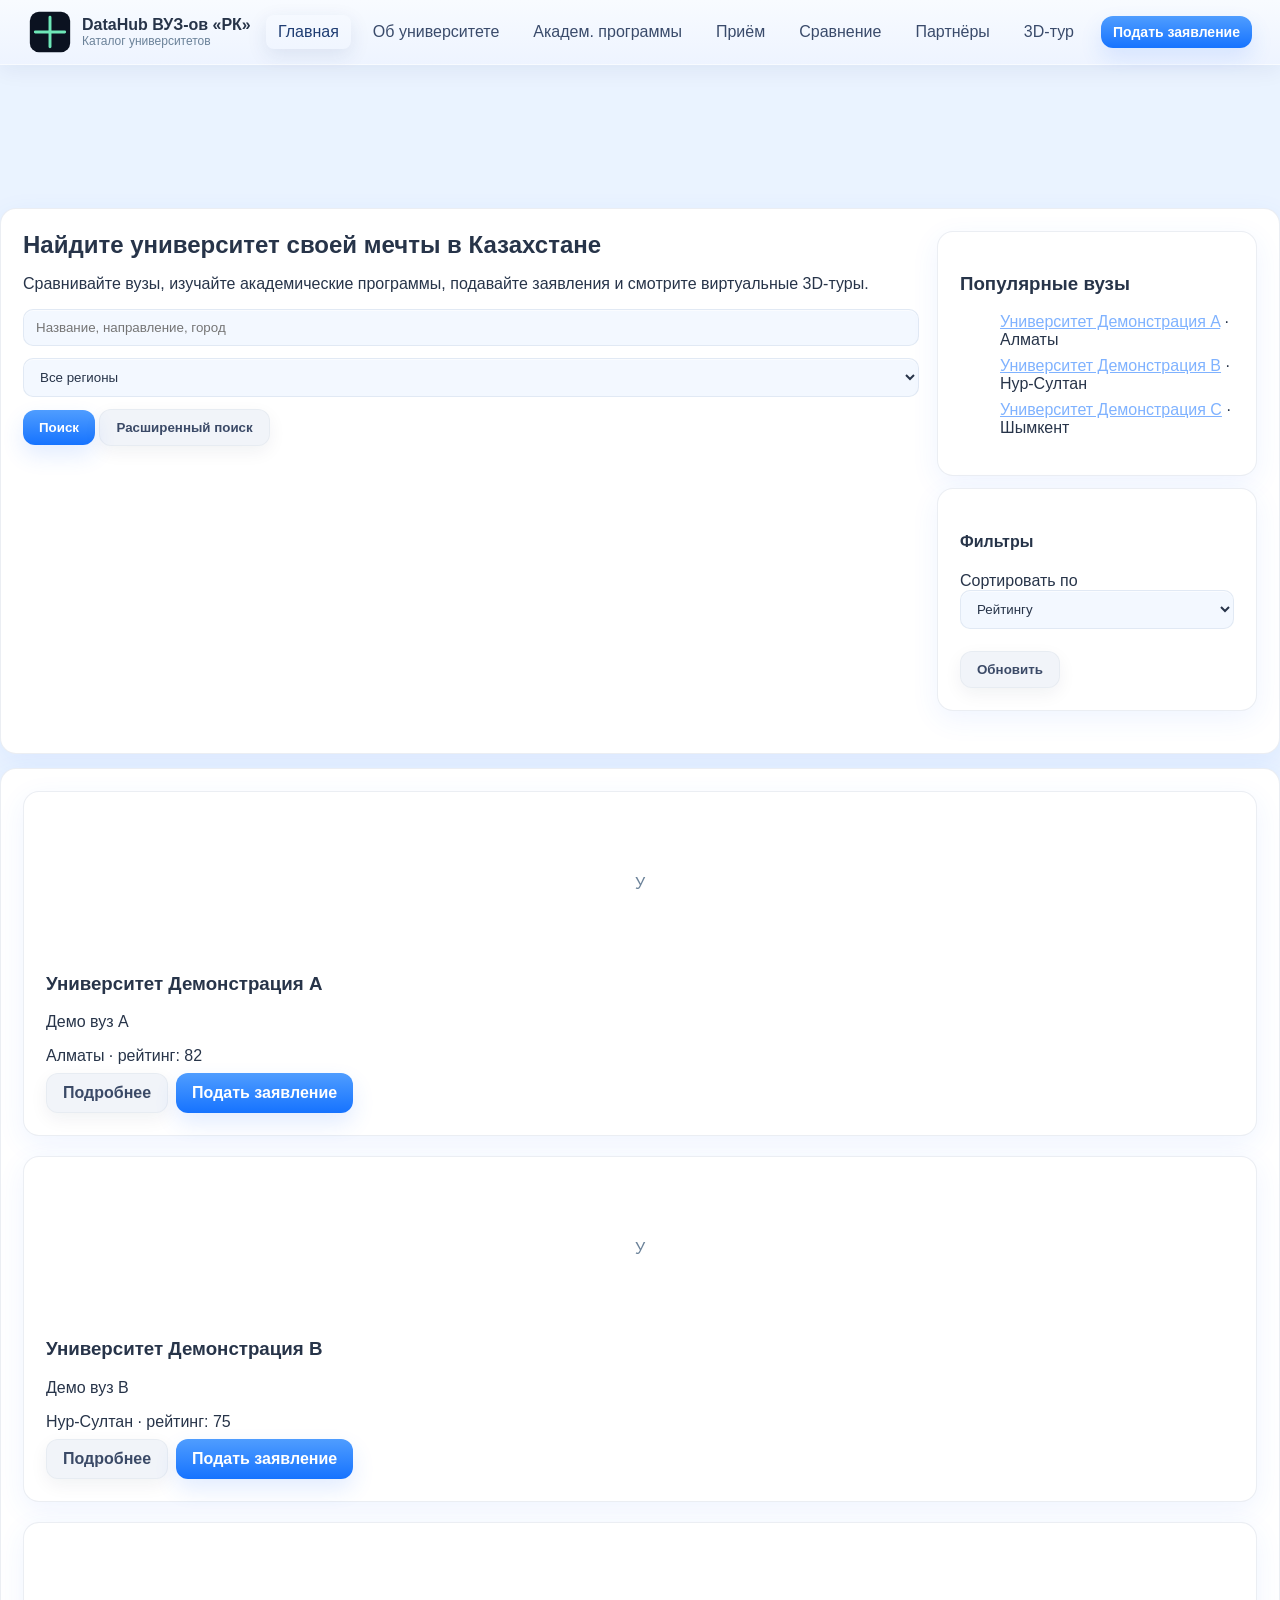
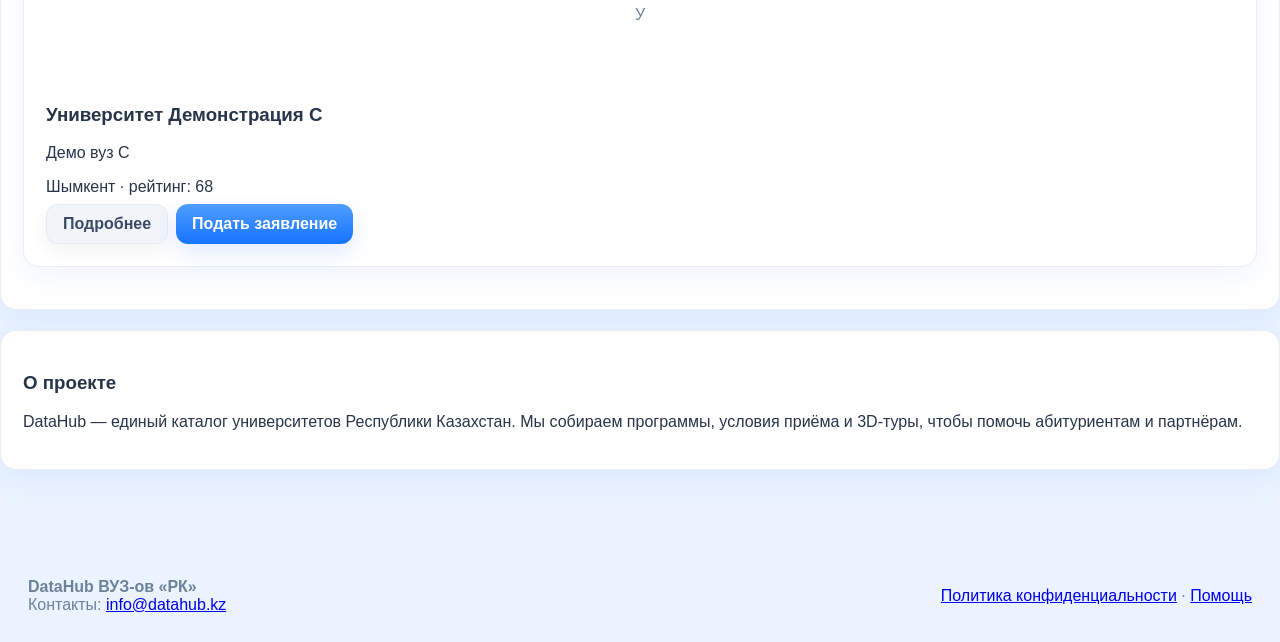
==== frontend/index.html @ 4a8e6406 "first" ====
<!doctype html>
<html lang="ru">
<head>
  <meta charset="utf-8" />
  <meta name="viewport" content="width=device-width,initial-scale=1" />
  <title>DataHub ВУЗ-ов «РК» — Каталог вузов</title>

  <!-- основной CSS проекта -->
  <link rel="stylesheet" href="assets/css/styles.css">

  <style>
    /* --- гарантия что только одна шапка и она фиксирована --- */
    .site-header {
      position: fixed;
      inset: 0 0 auto 0;
      top: 0;
      left: 0;
      right: 0;
      z-index: 9999;            /* максимум, чтобы не перекрывался контент */
      border-bottom: 1px solid rgba(255,255,255,0.02);
      background: linear-gradient(180deg, rgba(2,6,23,0.98), rgba(2,6,23,0.9));
      padding: 10px 0;
      box-shadow: 0 6px 20px rgba(2,6,23,0.45);
    }

    .header-inner {
      max-width: var(--max-width);
      margin: 0 auto;
      padding: 0 var(--container-pad);
      display:flex;
      gap:12px;
      align-items:center;
      justify-content:space-between;
    }

    /* навигация */
    .main-nav { display:flex; gap:10px; align-items:center; }
    .main-nav .nav-link { color:var(--muted); text-decoration:none; padding:8px 12px; border-radius:8px; }
    .main-nav .nav-link.active { color:var(--text); background: rgba(255,255,255,0.02); }

    /* мобильный бургер */
    .burger { display:none; width:44px; height:44px; align-items:center; justify-content:center; border-radius:8px; cursor:pointer; }
    .burger div { width:20px; height:2px; background:var(--text); margin:3px 0; border-radius:2px; }

    /* важный отступ — чтобы содержимое не скрывалось под фиксированной шапкой */
    main.main-content {
      padding-top: 92px; /* подогнать под реальную высоту header */
      padding-bottom: 40px;
      max-width: var(--max-width);
      margin: 0 auto;
    }

    /* если на странице появится всплывающее меню — ограничим его поведение */
    .main-nav.mobile-open {
      position: absolute;
      top: 62px;
      right: 20px;
      background: var(--surface);
      padding: 12px;
      border-radius: 10px;
      display:flex;
      flex-direction:column;
      min-width: 200px;
      box-shadow: var(--shadow);
    }

    /* thumb fix: гарантируем, что все карточки поверх main находятся ниже header */
    .card, footer, section {
      position: relative;
      z-index: 1;
    }

    /* адаптив */
    @media (max-width: 980px){
      .main-nav { display:none; }
      .burger { display:flex; }
      .header-inner { padding: 0 14px; }
      main.main-content { padding-top: 100px; }
    }
  </style>
</head>
<body>
  <!-- ========== HEADER (единственный) ========== -->
  <header class="site-header" role="banner" aria-label="Верхнее меню">
    <div class="header-inner">
      <div style="display:flex; gap:12px; align-items:center;">
        <a href="index.html" style="display:flex; gap:10px; align-items:center; text-decoration:none;">
          <svg width="44" height="44" viewBox="0 0 24 24" aria-hidden="true">
            <rect x="1" y="1" width="22" height="22" rx="5" fill="#0b1220"></rect>
            <path d="M4 12h16M12 4v16" stroke="#6ee7b7" stroke-width="1.6" stroke-linecap="round"/>
          </svg>
          <div style="line-height:1;">
            <div style="font-weight:700; color:var(--text);">DataHub ВУЗ-ов «РК»</div>
            <div style="font-size:12px; color:var(--muted); margin-top:2px;">Каталог университетов</div>
          </div>
        </a>
      </div>

      <nav class="main-nav" aria-label="Главная навигация">
        <a href="index.html" class="nav-link active">Главная</a>
        <a href="university.html" class="nav-link">Об университете</a>
        <a href="programs.html" class="nav-link">Академ. программы</a>
        <a href="admission.html" class="nav-link">Приём</a>
        <a href="compare.html" class="nav-link">Сравнение</a>
        <a href="partners.html" class="nav-link">Партнёры</a>
        <a href="tour.html" class="nav-link">3D-тур</a>
      </nav>

      <div style="display:flex; gap:10px; align-items:center;">
        <a href="admission.html" class="btn primary" style="padding:8px 12px; font-size:14px;">Подать заявление</a>
        <div class="burger" id="navBurger" title="Открыть меню" aria-hidden="false">
          <div></div><div></div><div></div>
        </div>
      </div>
    </div>
  </header>

  <!-- ========== MAIN CONTENT ========== -->
  <main class="main-content" role="main">
    <!-- HERO / SEARCH -->
    <section class="card hero" style="margin: 6px 0;">
      <div class="hero-inner" style="display:flex; gap:18px; align-items:flex-start; flex-wrap:wrap;">
        <div style="flex:1; min-width:260px;">
          <h1 style="margin:0 0 8px 0;">Найдите университет своей мечты в Казахстане</h1>
          <p class="lead">Сравнивайте вузы, изучайте академические программы, подавайте заявления и смотрите виртуальные 3D-туры.</p>

          <form id="searchForm" class="search-form" style="margin-top:14px;">
            <input id="searchQ" type="search" placeholder="Название, направление, город" aria-label="Поиск">
            <select id="filterRegion">
              <option value="">Все регионы</option>
              <option value="almaty">Алматы</option>
              <option value="nursultan">Нур-Султан</option>
            </select>
            <button type="submit" class="btn primary">Поиск</button>
            <button type="button" id="btnAdvanced" class="btn ghost">Расширенный поиск</button>
          </form>

          

        </div>

        <aside style="width:320px; min-width:240px;">
          <div class="card" style="margin-bottom:12px;">
            <h3>Популярные вузы</h3>
            <ul id="popularList">
              <li><a href="university.html?id=kznu">КазНУ им. аль-Фараби</a> · Алматы</li>
              <li><a href="university.html?id=aues">АУЭС — Университет энерго-связи</a> · Алматы</li>
              <li><a href="university.html?id=kbt u">КБТУ — Казахстанско-Британский Технический Университет</a> · Алматы</li>
              <li><a href="university.html?id=mu it">МУИТ — Международный Университет ИТ</a> · Алматы</li>
              <li><a href="university.html?id=aitu">AITU — Astana IT University</a> · Астана</li>
            </ul>

          </div>

          <div class="card">
            <h4>Фильтры</h4>
            <label class="small">Сортировать по</label>
            <select id="sortBy">
              <option value="">Рейтингу</option>
              <option value="students">По количеству студентов</option>
            </select>
            <div style="margin-top:10px;">
              <button id="btnReload" class="btn ghost">Обновить</button>
            </div>
          </div>
        </aside>
      </div>
    </section>

    <!-- LIST -->
    <section id="univList" class="card" style="margin-top:14px;">
      <h3>Список университетов</h3>
      <div id="grid" class="card-grid" style="margin-top:12px;">
        <!-- сюда рендерятся карточки -->
      </div>

      <nav id="pagination" class="pagination" style="margin-top:18px; display:flex; gap:8px; align-items:center; justify-content:center;">
        <button id="prevPage" class="btn ghost">← Назад</button>
        <span id="pageInfo" class="small">1 / 1</span>
        <button id="nextPage" class="btn ghost">Вперёд →</button>
      </nav>
    </section>

    <!-- Info block -->
    <section class="card" style="margin-top:14px;">
      <h3>О проекте</h3>
      <p class="small">DataHub — единый каталог университетов Республики Казахстан. Мы собираем программы, условия приёма и 3D-туры, чтобы помочь абитуриентам и партнёрам.</p>
    </section>
  </main>

  <!-- ========== FOOTER ========== -->
  <footer class="site-footer" style="margin-top:20px;">
    <div class="container footer-inner" style="display:flex; justify-content:space-between; align-items:center; gap:12px;">
      <div>
        <strong>DataHub ВУЗ-ов «РК»</strong><br>
        <span class="small muted-note">Контакты: <a href="mailto:info@datahub.kz">info@datahub.kz</a></span>
      </div>
      <div class="small muted-note">
        <a href="#" class="muted-note">Политика конфиденциальности</a> · <a href="#" class="muted-note">Помощь</a>
      </div>
    </div>
  </footer>

  <!-- общий скрипт (внешний) -->
  <script src="assets/js/app.js" defer></script>

  <!-- локальная логика: моб.меню, поиск, подгрузка популярных -->
  <script defer>
    document.addEventListener('DOMContentLoaded', async () => {
      const burger = document.getElementById('navBurger');
      const nav = document.querySelector('.main-nav');

      // Бургер — открывает/закрывает мобильное меню
      burger.addEventListener('click', () => {
        if (nav.classList.contains('mobile-open')) {
          nav.classList.remove('mobile-open');
          nav.style.display = '';
        } else {
          nav.classList.add('mobile-open');
          nav.style.display = 'flex';
        }
      });

      // Закрывать мобильное меню при клике вне меню
      document.addEventListener('click', (e) => {
        if (window.innerWidth <= 980) {
          if (!nav.contains(e.target) && !burger.contains(e.target)) {
            nav.classList.remove('mobile-open');
            nav.style.display = 'none';
          }
        }
      });

      // Подгружаем популярные вузы и начальный список карточек
      try {
        const list = await DataHub.fetchUniversities();
        const popular = document.getElementById('popularList');
        popular.innerHTML = '';
        list.slice(0,6).forEach(u => {
          const li = document.createElement('li');
          li.style.marginBottom = '8px';
          li.innerHTML = `<a href="university.html?id=${encodeURIComponent(u.id)}" style="color:var(--accent)">${DataHub.escapeHtml(u.name)}</a> <span class="small muted-note"> · ${DataHub.escapeHtml(u.city||'')}</span>`;
          popular.appendChild(li);
        });

        // render cards
        const container = document.getElementById('grid');
        DataHub.renderUniversityCards(container, list.slice(0, 12));
        document.getElementById('pageInfo').textContent = `1 / ${Math.max(1, Math.ceil(list.length / 12))}`;
      } catch (err) {
        console.warn('Не удалось загрузить список вузов', err);
      }

      // Поиск (простая demo-логика)
      const searchForm = document.getElementById('searchForm');
      searchForm.addEventListener('submit', (ev) => {
        ev.preventDefault();
        const q = document.getElementById('searchQ').value.trim();
        const region = document.getElementById('filterRegion').value;
        DataHub.fetchUniversities({ q, region }).then(list => {
          const container = document.getElementById('grid');
          DataHub.renderUniversityCards(container, list);
        }).catch(err => console.warn(err));
      });

      // Кнопки пагинации (демо)
      document.getElementById('prevPage').addEventListener('click', () => {
        // реализацию пагинации можно добавить здесь
      });
      document.getElementById('nextPage').addEventListener('click', () => {
        // реализацию пагинации можно добавить здесь
      });
    });
  </script>
</body>
</html>
---- frontend/assets/css/styles.css ----
/* ===========================================================
   Светлая голубая тема + светлая шапка (как на твоём референсе)
   =========================================================== */

:root {
    --bg: #eaf3ff;
    --surface: #ffffff;
    --surface-light: #f3f8ff;
    --text: #273449;
    --muted: #6b8299;

    --accent: #7fb2ff;
    --accent-2: #5f9bff;
    --accent-3: #2f76ff;

    --radius: 14px;
    --container-pad: 28px;
    --max-width: 1280px;

    --shadow: 0 8px 28px rgba(47,118,255,0.08);
}

/* ===========================================================
   ГЛОБАЛЬНЫЕ СТИЛИ
   =========================================================== */

html, body {
    margin: 0;
    padding: 0;
    background: var(--bg);
    color: var(--text);
    font-family: "Rubik", sans-serif;
    -webkit-font-smoothing: antialiased;
}

/* ===========================================================
   FIXED HEADER — СВЕТЛЫЙ! (исправлено)
   =========================================================== */

.site-header {
    position: fixed;
    top: 0;
    left: 0;
    right: 0;

    /* ✔ Светлый фон */
    background: linear-gradient(180deg, #f8fbff, #eef4ff) !important;

    border-bottom: 1px solid rgba(180, 200, 230, 0.55);
    backdrop-filter: blur(8px);

    padding: 14px 0;
    z-index: 9999;
    box-shadow: 0 6px 20px rgba(20,40,80,0.06) !important;
}

/* контейнер */
.header-inner {
    max-width: var(--max-width);
    margin: 0 auto;
    padding: 0 var(--container-pad);

    display: flex;
    align-items: center;
    justify-content: space-between;
}

/* BRAND */
.brand {
    display: flex;
    gap: 12px;
    align-items: center;
    text-decoration: none;
    color: var(--text);
}

.brand-logo {
    width: 48px;
    height: 48px;
    border-radius: 10px;

    background: linear-gradient(180deg, #e8f3ff, #dbe7ff);
    display: flex;
    align-items: center;
    justify-content: center;

    box-shadow: 0 6px 18px rgba(20,40,80,0.06);
}

.brand-title {
    font-size: 24px;
    font-weight: 700;
}

.brand-sub {
    font-size: 13px;
    color: var(--muted);
}

/* ===========================================================
   НАВИГАЦИЯ — тоже светлая
   =========================================================== */

.main-nav {
    display: flex;
    gap: 16px;
}

.nav-link {
    padding: 8px 12px;
    border-radius: 10px;

    color: #3a4b6b !important;
    text-decoration: none;
    font-weight: 500;

    transition: 0.2s;
}

.nav-link:hover {
    background: rgba(150,170,210,0.15);
}

.nav-link.active {
    background: rgba(130,160,220,0.25);
    color: #1f3d73 !important;
    box-shadow: 0 6px 20px rgba(30,60,120,0.10);
}

/* ===========================================================
   MOBILE NAV
   =========================================================== */

.burger {
    display: none;
    width: 44px;
    height: 44px;
    border-radius: 10px;

    background: rgba(200,210,230,0.3);
    align-items: center;
    justify-content: center;
    cursor: pointer;
}

.burger div {
    width: 22px;
    height: 3px;
    background: #3b4a67;
    margin: 3px 0;
    border-radius: 2px;
}

@media (max-width: 980px) {
    .main-nav { display: none; }

    .main-nav.mobile-open {
        display: flex;
        position: absolute;
        top: 70px;
        right: 20px;

        background: white;
        flex-direction: column;
        gap: 10px;

        padding: 16px;
        border-radius: 12px;
        box-shadow: var(--shadow);
    }

    .burger { display: flex; }
}

/* ===========================================================
   ОТСТУП ПОД ФИКСИРОВАННУЮ ШАПКУ
   =========================================================== */

body {
    padding-top: 110px !important;
}

/* ===========================================================
   ФОРМЫ И ИНПУТЫ
   =========================================================== */

input, select {
    background: var(--surface-light);
    border: 1px solid rgba(90,120,160,0.12);
    padding: 10px 12px;
    border-radius: 10px;
    width: 100%;
    color: var(--text);

    margin-bottom: 12px;
    box-shadow: inset 0 1px 1px rgba(255,255,255,0.6);
}

/* кнопки */
button, .btn {
    background: linear-gradient(180deg, #7fb2ff, #5f9bff);
    padding: 10px 16px;
    border-radius: 10px;

    border: none;
    cursor: pointer;
    color: #fff;
    font-weight: 600;

    box-shadow: 0 10px 20px rgba(47,118,255,0.15);
    transition: 0.2s;
}

button:hover, .btn:hover {
    transform: translateY(-2px);
    box-shadow: 0 14px 26px rgba(47,118,255,0.22);
}

.btn.ghost {
    background: rgba(140,160,200,0.12);
    color: #3b4a67;
}

/* ===========================================================
   HERO
   =========================================================== */

.hero-inner {
    display: flex;
    flex-wrap: wrap;
    gap: 28px;
}

.hero-left h1 {
    font-size: 44px;
    margin: 0 0 10px;
    color: #2b3b52;
}

.hero-left .lead {
    color: var(--muted);
    font-size: 17px;
    line-height: 1.6;
}

/* ===========================================================
   ПАНЕЛИ (как на картинке)
   =========================================================== */

.hero-panels {
    display: flex;
    gap: 18px;
    flex: 1 1 auto;
}

.panel {
    flex: 1;
    height: 280px;

    border-radius: 50px 50px 14px 14px;
    padding: 32px 26px;

    color: white;
    position: relative;
    overflow: hidden;

    box-shadow: 0 10px 32px rgba(47,118,255,0.12);
}

.panel-num {
    width: 56px;
    height: 56px;
    border-radius: 50%;

    background: rgba(255,255,255,0.2);
    display: flex;
    align-items: center;
    justify-content: center;

    font-size: 22px;
    font-weight: 700;
    margin-bottom: 16px;
}

.panel-1 { background: linear-gradient(180deg, var(--accent), #6ea9ff); }
.panel-2 { background: linear-gradient(180deg, var(--accent-2), #4f8fff); }
.panel-3 { background: linear-gradient(180deg, var(--accent-3), #2766e7); }

.panel::before {
    content: "";
    position: absolute;
    top: -120px;
    left: -120px;

    width: 260px;
    height: 260px;
    border-radius: 50%;

    background: rgba(255,255,255,0.09);
}

.panel h3 {
    margin: 6px 0 12px;
    font-size: 22px;
}

.panel p {
    font-size: 15px;
    line-height: 1.55;
    color: rgba(255,255,255,0.9);
}

/* ===========================================================
   КАРТОЧКИ НИЖЕ
   =========================================================== */

.card {
    background: var(--surface);
    padding: 22px;
    border-radius: 16px;

    border: 1px solid rgba(60,90,140,0.10);
    box-shadow: var(--shadow);

    margin-bottom: 20px;
}

/* ===========================================================
   САЙДБАР
   =========================================================== */

.sidebar-card {
    background: #ffffff;
    padding: 22px;
    border-radius: 18px;

    border: 1px solid rgba(120,150,190,0.15);
    box-shadow: 0 10px 30px rgba(47,118,255,0.06);
}

#popularList li {
    margin-bottom: 10px;
}

/* ===========================================================
   FOOTER
   =========================================================== */

.site-footer {
    margin-top: 50px;
    padding: 28px 0;
    color: var(--muted);
}

.footer-inner {
    max-width: var(--max-width);
    margin: 0 auto;
    padding: 0 var(--container-pad);

    display: flex;
    justify-content: space-between;
}

/* ===========================================================
   RESPONSIVE
   =========================================================== */

@media (max-width: 1100px) {
    .hero-panels { flex-direction: column; }
    .panel { height: auto; padding: 24px; }
    body { padding-top: 120px !important; }
}

@media (max-width: 700px) {
    .brand-title { font-size: 20px; }
    .panel { border-radius: 26px; }
}
/* ========== ANIMATED BUTTONS ========== */
/* Применяется к элементам button, .btn, a.btn и .btn.primary/ghost и т.д. */

button, .btn, a.btn {
  --btn-bg: linear-gradient(180deg, #7fb2ff, #5f9bff);
  --btn-color: #fff;
  --btn-radius: 12px;
  --btn-shadow: 0 10px 22px rgba(47,118,255,0.14);
  display: inline-flex;
  align-items: center;
  gap: 8px;
  padding: 10px 16px;
  border-radius: var(--btn-radius);
  background: var(--btn-bg);
  color: var(--btn-color);
  border: none;
  cursor: pointer;
  font-weight: 600;
  text-decoration: none;
  transition:
    transform 180ms cubic-bezier(.2,.9,.2,1),
    box-shadow 220ms cubic-bezier(.2,.9,.2,1),
    filter 160ms ease,
    opacity 160ms ease;
  box-shadow: var(--btn-shadow);
  user-select: none;
  position: relative;
  overflow: hidden; /* для ripple */
}

/* hover — лёгкий подъём и усиление сияния */
button:hover, .btn:hover, a.btn:hover {
  transform: translateY(-4px);
  box-shadow: 0 18px 40px rgba(47,118,255,0.18);
  filter: saturate(1.03);
}

/* active — нажатие (вжать внутрь) */
button:active, .btn:active, a.btn:active {
  transform: translateY(-1px) scale(0.995);
  box-shadow: 0 8px 18px rgba(20,60,120,0.12);
  transition-duration: 120ms;
}

/* focus — доступность (outline) */
button:focus, .btn:focus, a.btn:focus {
  outline: none;
  box-shadow:
    0 10px 28px rgba(47,118,255,0.14),
    0 0 0 6px rgba(95,155,255,0.12);
}

/* Ghost / secondary style — более мягкая кнопка */
.btn.ghost, button.ghost {
  --btn-bg: linear-gradient(180deg,#ffffff, #f3f7ff);
  --btn-color: #193049;
  box-shadow: 0 6px 18px rgba(10,30,60,0.06);
  border: 1px solid rgba(20,50,90,0.04);
}

/* Small / pill */
.btn.sm {
  padding: 6px 10px;
  border-radius: 999px;
  font-weight:600;
}

/* Smooth color change for primary variant */
.btn.primary {
  --btn-bg: linear-gradient(180deg,#4f9dff,#1673ff);
  --btn-color: #fff;
}

/* subtle floating animation for call-to-action buttons */
@keyframes floatUp {
  0% { transform: translateY(0); }
  50% { transform: translateY(-3px); }
  100% { transform: translateY(0); }
}
.btn.cta {
  animation: floatUp 5s ease-in-out infinite;
  animation-delay: 0.6s;
}

/* Ripple effect pseudo-element (small fallback if JS not loaded) */
button.ripple::after,
.btn.ripple::after,
a.btn.ripple::after {
  content: "";
  position: absolute;
  border-radius: 50%;
  width: 0;
  height: 0;
  transform: translate(-50%, -50%);
  pointer-events: none;
  background: rgba(255,255,255,0.28);
  transition: width 420ms ease, height 420ms ease, opacity 420ms ease;
  opacity: 0;
}

/* make ripple visible when .ripple--animate added by JS */
button.ripple.ripple--animate::after,
.btn.ripple.ripple--animate::after,
a.btn.ripple.ripple--animate::after {
  width: 260px;
  height: 260px;
  opacity: 0;
  transition: opacity 420ms ease;
}

/* ensure anchor look like button */
a.btn { display:inline-flex; }

/* tiny accessibility improvement: increase hit area on touch devices */
@media (hover: none) {
  button, .btn, a.btn { padding: 14px 18px; }
}
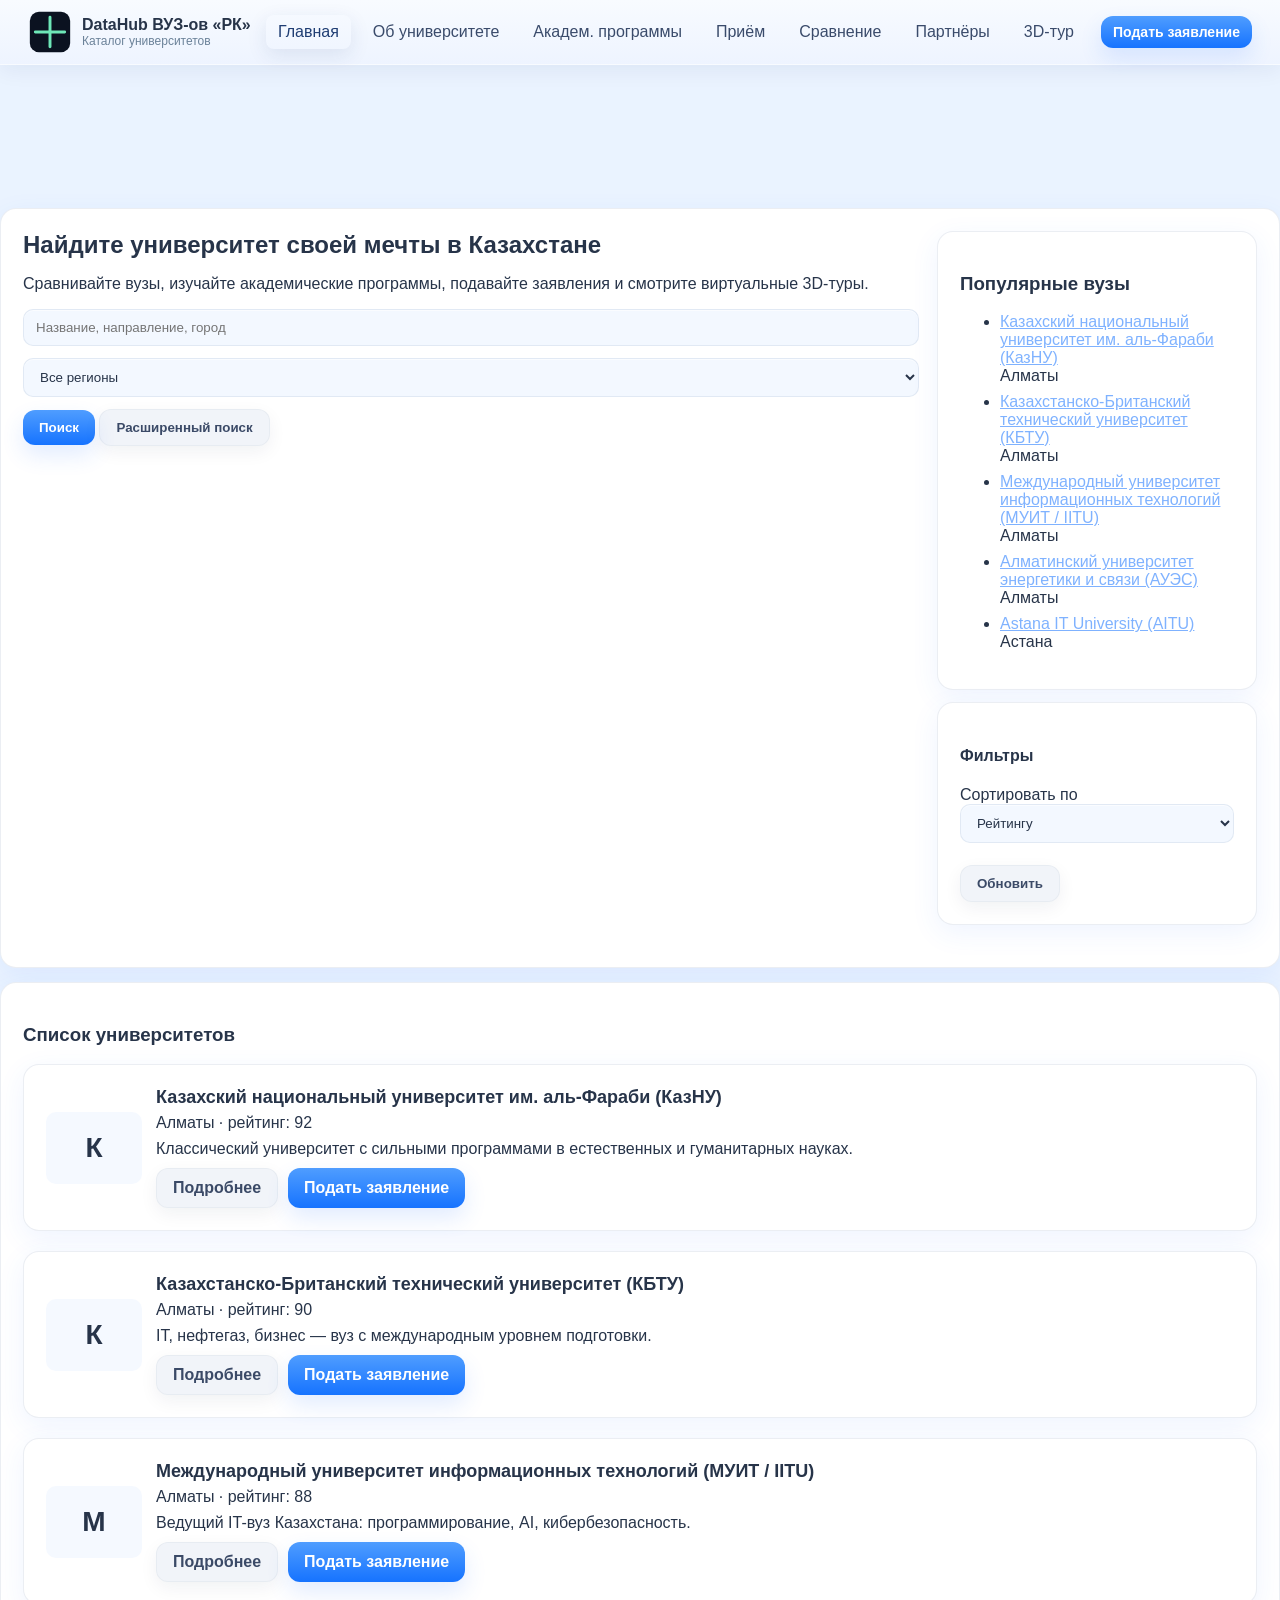
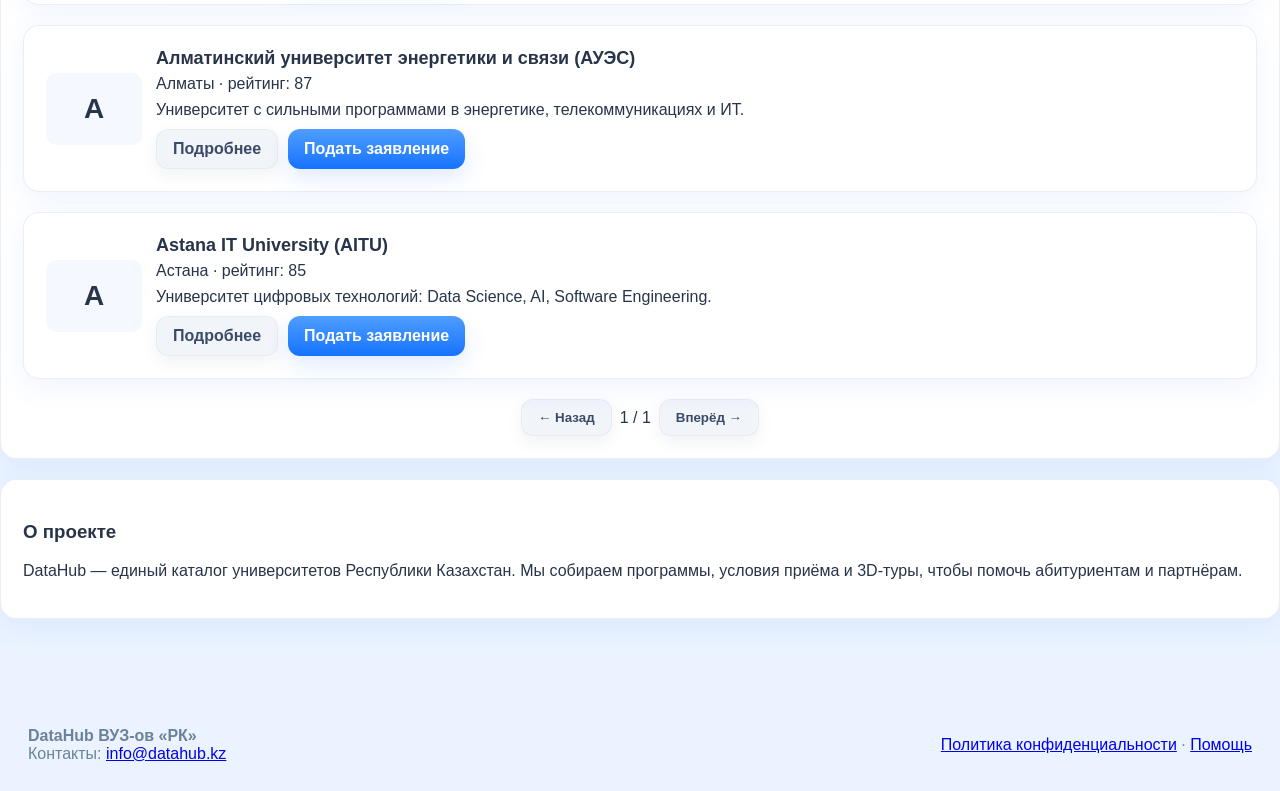
==== commit 44dd0e40: "2 upgrade" ====
--- a/frontend/index.html
+++ b/frontend/index.html
@@ -145,8 +145,8 @@
             <ul id="popularList">
               <li><a href="university.html?id=kznu">КазНУ им. аль-Фараби</a> · Алматы</li>
               <li><a href="university.html?id=aues">АУЭС — Университет энерго-связи</a> · Алматы</li>
-              <li><a href="university.html?id=kbt u">КБТУ — Казахстанско-Британский Технический Университет</a> · Алматы</li>
-              <li><a href="university.html?id=mu it">МУИТ — Международный Университет ИТ</a> · Алматы</li>
+              <li><a href="university.html?id=kbtu">КБТУ — Казахстанско-Британский Технический Университет</a> · Алматы</li>
+              <li><a href="university.html?id=iitu">МУИТ — Международный Университет ИТ</a> · Алматы</li>
               <li><a href="university.html?id=aitu">AITU — Astana IT University</a> · Астана</li>
             </ul>
 
@@ -204,73 +204,280 @@
   <!-- общий скрипт (внешний) -->
   <script src="assets/js/app.js" defer></script>
 
-  <!-- локальная логика: моб.меню, поиск, подгрузка популярных -->
-  <script defer>
-    document.addEventListener('DOMContentLoaded', async () => {
-      const burger = document.getElementById('navBurger');
-      const nav = document.querySelector('.main-nav');
-
-      // Бургер — открывает/закрывает мобильное меню
+  <!-- ЗАМЕНИТЕ СТАРЫЙ БЛОК ЛОКАЛЬНОЙ ЛОГИКИ НА ЭТОТ -->
+  <script>
+  document.addEventListener('DOMContentLoaded', () => {
+    // элементы
+    const burger = document.getElementById('navBurger');
+    const nav = document.querySelector('.main-nav');
+    const popularList = document.getElementById('popularList');
+    const grid = document.getElementById('grid');
+    const pageInfo = document.getElementById('pageInfo');
+    const prevBtn = document.getElementById('prevPage');
+    const nextBtn = document.getElementById('nextPage');
+    const sortSelect = document.getElementById('sortBy');
+    const reloadBtn = document.getElementById('btnReload');
+    const searchForm = document.getElementById('searchForm');
+    const searchQ = document.getElementById('searchQ');
+    const filterRegion = document.getElementById('filterRegion');
+    const btnAdvanced = document.getElementById('btnAdvanced');
+
+    // state
+    let allList = [];       // список из DataHub (полный)
+    let currentList = [];   // после фильтров/поиска
+    let page = 1;
+    const PER_PAGE = 6;
+
+     // маппинг значений селекта регионов (внизу — к нормализованной форме, в которой хранятся города)
+    const regionMap = {
+      "almaty": "алматы",
+      "almatyq": "алматы",
+      "almaty (алматы)": "алматы",
+      "almaty_city": "алматы",
+      "nursultan": "астана",
+      "nur-sultan": "астана",
+      "astana": "астана",
+      "astana_city": "астана",
+      "shymkent": "шыМКент".toLowerCase(), // пример: можете расширить карту
+      "": ""
+    };
+    // --- Helpers: normalisation / acronym building ---
+    const norm = (s = '') => String(s).toLowerCase()
+      .normalize ? String(s).toLowerCase().normalize('NFD').replace(/[\u0300-\u036f]/g, '') : String(s).toLowerCase();
+
+    function buildAcronym(name) {
+      if (!name) return '';
+      // берём первые буквы слов (латиница или кириллица)
+      return name.split(/[\s\-\–_()]+/).map(w => w.trim()).filter(Boolean).map(w => w[0]?.toUpperCase()||'').join('');
+    }
+
+    // строит поисковое поле для каждого университета
+    function buildSearchIndex(u) {
+      const parts = [];
+      parts.push(u.id || '');
+      parts.push(u.name || '');
+      parts.push(u.short_desc || '');
+      parts.push(u.long_desc || '');
+      parts.push(u.city || '');
+      if (Array.isArray(u.partners)) {
+        parts.push(u.partners.map(p => p.partner_name || '').join(' '));
+      }
+      // дополнительные алиасы: если в данных есть alias/aliases
+      if (u.aliases) parts.push(Array.isArray(u.aliases) ? u.aliases.join(' ') : (''+u.aliases));
+      // компактные варианты без пробелов
+      const joined = parts.join(' ');
+      const flat = joined.replace(/\s+/g,'');
+      const acronym = buildAcronym(u.name || '');
+      return {
+        raw: joined,
+        norm: norm(joined),
+        flat: norm(flat),
+        acronym: norm(acronym)
+      };
+    }
+
+    // render popular list
+    function renderPopular(list) {
+      popularList.innerHTML = '';
+      if (!list || !list.length) {
+        popularList.innerHTML = '<li class="muted-note">Данные отсутствуют</li>';
+        return;
+      }
+      list.slice(0,6).forEach(u => {
+        const li = document.createElement('li');
+        li.style.marginBottom = '8px';
+        li.innerHTML = `<a href="university.html?id=${encodeURIComponent(u.id)}" style="color:var(--accent)">${DataHub.escapeHtml(u.name)}</a>
+                        <div class="small muted-note">${DataHub.escapeHtml(u.city||'')}</div>`;
+        popularList.appendChild(li);
+      });
+    }
+
+    // render grid (paginated)
+    function renderGrid(list) {
+      grid.innerHTML = '';
+      if (!list || !list.length) {
+        grid.innerHTML = '<p class="muted-note">Список университетов пуст.</p>';
+        pageInfo.textContent = '0 / 0';
+        prevBtn.disabled = true;
+        nextBtn.disabled = true;
+        return;
+      }
+      const totalPages = Math.max(1, Math.ceil(list.length / PER_PAGE));
+      if (page > totalPages) page = totalPages;
+      const start = (page - 1) * PER_PAGE;
+      const pageItems = list.slice(start, start + PER_PAGE);
+
+      pageItems.forEach(u => {
+        const el = document.createElement('div');
+        el.className = 'card';
+        el.innerHTML = `
+          <div style="display:flex;gap:14px;align-items:center;">
+            <div style="width:96px;height:72px;border-radius:10px;background:#f5f9ff;display:flex;align-items:center;justify-content:center;font-weight:700;font-size:28px;">
+              ${DataHub.escapeHtml((u.name||'')[0] || 'U')}
+            </div>
+            <div style="flex:1">
+              <a href="university.html?id=${encodeURIComponent(u.id)}" style="font-size:18px;font-weight:700;color:var(--text);text-decoration:none;">
+                ${DataHub.escapeHtml(u.name)}
+              </a>
+              <div class="muted-note" style="margin-top:6px">${DataHub.escapeHtml(u.city || '')} · рейтинг: ${u.rating ?? '—'}</div>
+              <div class="muted-note" style="margin-top:8px">${DataHub.escapeHtml((u.short_desc||'').substring(0,160))}</div>
+              <div style="margin-top:10px;display:flex;gap:10px;">
+                <a class="btn ghost" href="university.html?id=${encodeURIComponent(u.id)}">Подробнее</a>
+                <a class="btn primary" href="admission.html?uni=${encodeURIComponent(u.id)}">Подать заявление</a>
+              </div>
+            </div>
+          </div>
+        `;
+        grid.appendChild(el);
+      });
+
+      pageInfo.textContent = `${page} / ${totalPages}`;
+      prevBtn.disabled = page <= 1;
+      nextBtn.disabled = page >= totalPages;
+    }
+
+    // main filter: ищем по q и region внутри предварительно загруженного allList
+    function filterUniversities(q = '', region = '') {
+      const qnorm = norm(q || '');
+      const rnorm = norm(region || '');
+      if (!qnorm && !rnorm) return allList.slice();
+
+      const results = allList.filter(item => {
+        const idx = item._searchIdx; // ранее добавленный индекс
+        // region filter: если указан, должен присутствовать в поле city или region
+        if (rnorm) {
+          const cityOk = idx.norm.includes(rnorm) || (item.city && norm(item.city).includes(rnorm));
+          if (!cityOk) return false;
+        }
+        if (!qnorm) return true; // только фильтр по региону
+
+        // три основных способа совпадения:
+        // 1) полное включение нормализованной строки
+        if (idx.norm.includes(qnorm)) return true;
+        // 2) включение в "flat" (без пробелов) позволяет находить аббревиатуры/склеенные запросы
+        if (idx.flat.includes(qnorm.replace(/\s+/g,''))) return true;
+        // 3) акроним (инициалы) совпадают или содержат
+        if (idx.acronym && idx.acronym.includes(qnorm.toUpperCase())) return true;
+        // 4) частичная проверка токенов (начинается с)
+        const tokens = idx.norm.split(/\s+/);
+        for (let t of tokens) {
+          if (t.startsWith(qnorm)) return true;
+        }
+        // 5) совпадение по id
+        if ((item.id || '').toLowerCase().includes(qnorm)) return true;
+
+        return false;
+      });
+
+      return results;
+    }
+
+    // загрузка initial + индексирование
+    async function loadInitial() {
+      try {
+        allList = await DataHub.fetchUniversities();
+        // ensure each has id and name
+        allList = allList.map(u => Object.assign({ id: u.id || (u.name||'').toLowerCase().replace(/\s+/g,''), name: u.name || '—' }, u));
+        // build _searchIdx for each
+        allList.forEach(u => { u._searchIdx = buildSearchIndex(u); });
+        currentList = allList.slice();
+        renderPopular(allList);
+        page = 1;
+        renderGrid(currentList);
+      } catch (err) {
+        console.warn('Ошибка при загрузке университетов', err);
+        popularList.innerHTML = '<li class="muted-note">Не удалось загрузить данные.</li>';
+        grid.innerHTML = '<p class="muted-note">Не удалось загрузить данные.</p>';
+      }
+    }
+
+    // perform search triggered by UI; q empty => show all
+      // perform search triggered by UI; q empty => show all
+  function doLocalSearch() {
+    const q = (searchQ.value || '').trim();
+    let region = (filterRegion.value || '').trim();
+
+    // Нормализация: привести region к нижнему регистру и сопоставить с картой
+    const rkey = (region || '').toString().toLowerCase().replace(/\s+/g, '');
+    // если в map есть ключ — возьмём его value; иначе будем использовать нормализованный ввод
+    const mapped = regionMap[rkey];
+    if (mapped !== undefined) {
+      region = mapped; // уже в нормализованной кириллической форме (например "алматы" или "астана")
+    } else {
+      // если нет в мапе, попробуем привести ввод к кириллической норме через norm()
+      region = norm(region);
+    }
+
+    const results = filterUniversities(q, region);
+    currentList = results;
+    page = 1;
+    renderGrid(currentList);
+    renderPopular(results);
+  }
+
+
+    // events
+    if (searchForm) {
+      searchForm.addEventListener('submit', (ev) => {
+        ev.preventDefault();
+        doLocalSearch();
+      });
+    }
+    if (searchQ) {
+      // live search as user types (debounced)
+      let timer = null;
+      searchQ.addEventListener('input', () => {
+        clearTimeout(timer);
+        timer = setTimeout(() => doLocalSearch(), 220);
+      });
+    }
+    if (filterRegion) {
+      filterRegion.addEventListener('change', () => doLocalSearch());
+    }
+    if (btnAdvanced) {
+      btnAdvanced.addEventListener('click', () => {
+        if (btnAdvanced.dataset.open === '1') {
+          btnAdvanced.dataset.open = '0';
+          btnAdvanced.textContent = 'Расширенный поиск';
+        } else {
+          btnAdvanced.dataset.open = '1';
+          btnAdvanced.textContent = 'Скрыть расширенный';
+          alert('Здесь можно добавить дополнительные поля для расширенного поиска.');
+        }
+      });
+    }
+    if (reloadBtn) {
+      reloadBtn.addEventListener('click', () => loadInitial());
+    }
+    prevBtn.addEventListener('click', () => {
+      if (page > 1) { page--; renderGrid(currentList); window.scrollTo({top:200, behavior:'smooth'}); }
+    });
+    nextBtn.addEventListener('click', () => {
+      const totalPages = Math.max(1, Math.ceil(currentList.length / PER_PAGE));
+      if (page < totalPages) { page++; renderGrid(currentList); window.scrollTo({top:200, behavior:'smooth'}); }
+    });
+
+    // burger (mobile)
+    if (burger) {
       burger.addEventListener('click', () => {
         if (nav.classList.contains('mobile-open')) {
-          nav.classList.remove('mobile-open');
-          nav.style.display = '';
+          nav.classList.remove('mobile-open'); nav.style.display = '';
         } else {
-          nav.classList.add('mobile-open');
-          nav.style.display = 'flex';
+          nav.classList.add('mobile-open'); nav.style.display = 'flex';
         }
       });
-
-      // Закрывать мобильное меню при клике вне меню
       document.addEventListener('click', (e) => {
-        if (window.innerWidth <= 980) {
-          if (!nav.contains(e.target) && !burger.contains(e.target)) {
-            nav.classList.remove('mobile-open');
-            nav.style.display = 'none';
-          }
+        if (window.innerWidth <= 980 && !nav.contains(e.target) && !burger.contains(e.target)) {
+          nav.classList.remove('mobile-open'); nav.style.display = 'none';
         }
       });
-
-      // Подгружаем популярные вузы и начальный список карточек
-      try {
-        const list = await DataHub.fetchUniversities();
-        const popular = document.getElementById('popularList');
-        popular.innerHTML = '';
-        list.slice(0,6).forEach(u => {
-          const li = document.createElement('li');
-          li.style.marginBottom = '8px';
-          li.innerHTML = `<a href="university.html?id=${encodeURIComponent(u.id)}" style="color:var(--accent)">${DataHub.escapeHtml(u.name)}</a> <span class="small muted-note"> · ${DataHub.escapeHtml(u.city||'')}</span>`;
-          popular.appendChild(li);
-        });
-
-        // render cards
-        const container = document.getElementById('grid');
-        DataHub.renderUniversityCards(container, list.slice(0, 12));
-        document.getElementById('pageInfo').textContent = `1 / ${Math.max(1, Math.ceil(list.length / 12))}`;
-      } catch (err) {
-        console.warn('Не удалось загрузить список вузов', err);
-      }
-
-      // Поиск (простая demo-логика)
-      const searchForm = document.getElementById('searchForm');
-      searchForm.addEventListener('submit', (ev) => {
-        ev.preventDefault();
-        const q = document.getElementById('searchQ').value.trim();
-        const region = document.getElementById('filterRegion').value;
-        DataHub.fetchUniversities({ q, region }).then(list => {
-          const container = document.getElementById('grid');
-          DataHub.renderUniversityCards(container, list);
-        }).catch(err => console.warn(err));
-      });
-
-      // Кнопки пагинации (демо)
-      document.getElementById('prevPage').addEventListener('click', () => {
-        // реализацию пагинации можно добавить здесь
-      });
-      document.getElementById('nextPage').addEventListener('click', () => {
-        // реализацию пагинации можно добавить здесь
-      });
-    });
+    }
+
+    // initial load
+    loadInitial();
+  });
   </script>
+
+
 </body>
 </html>
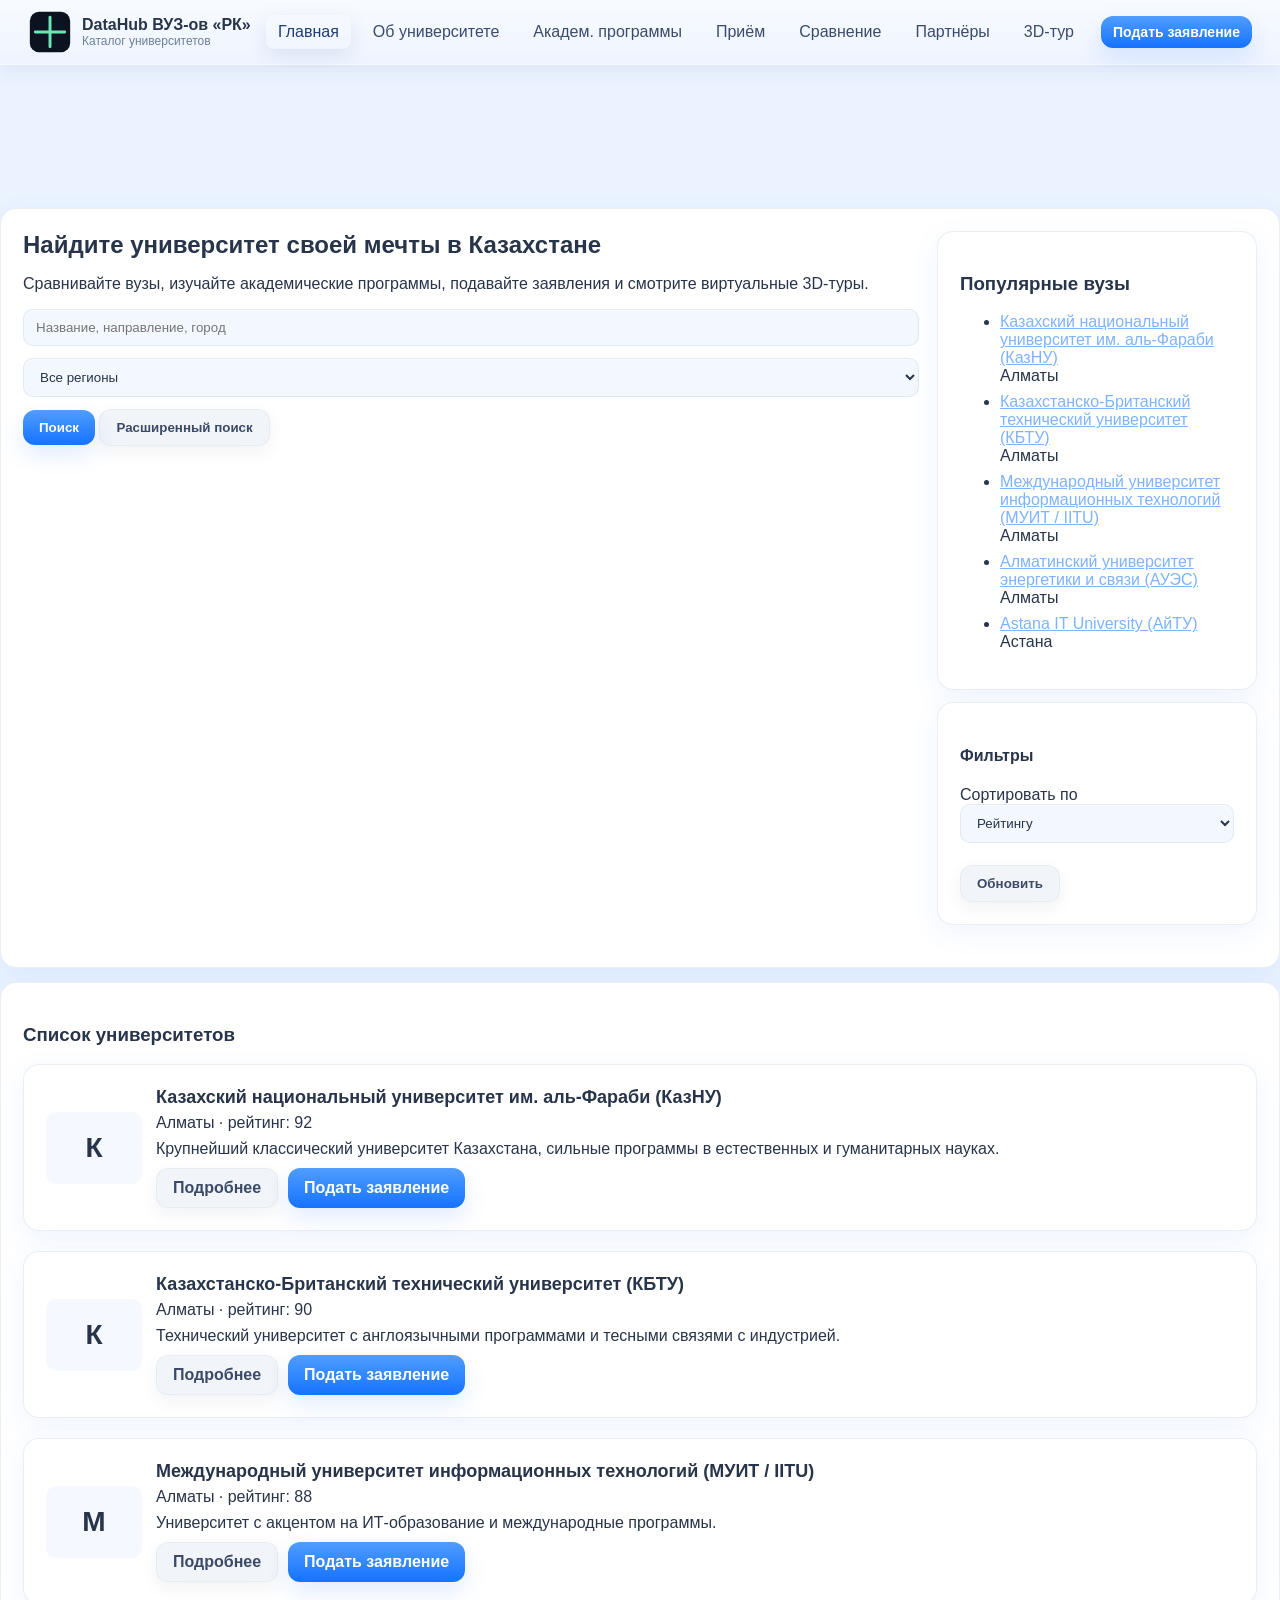
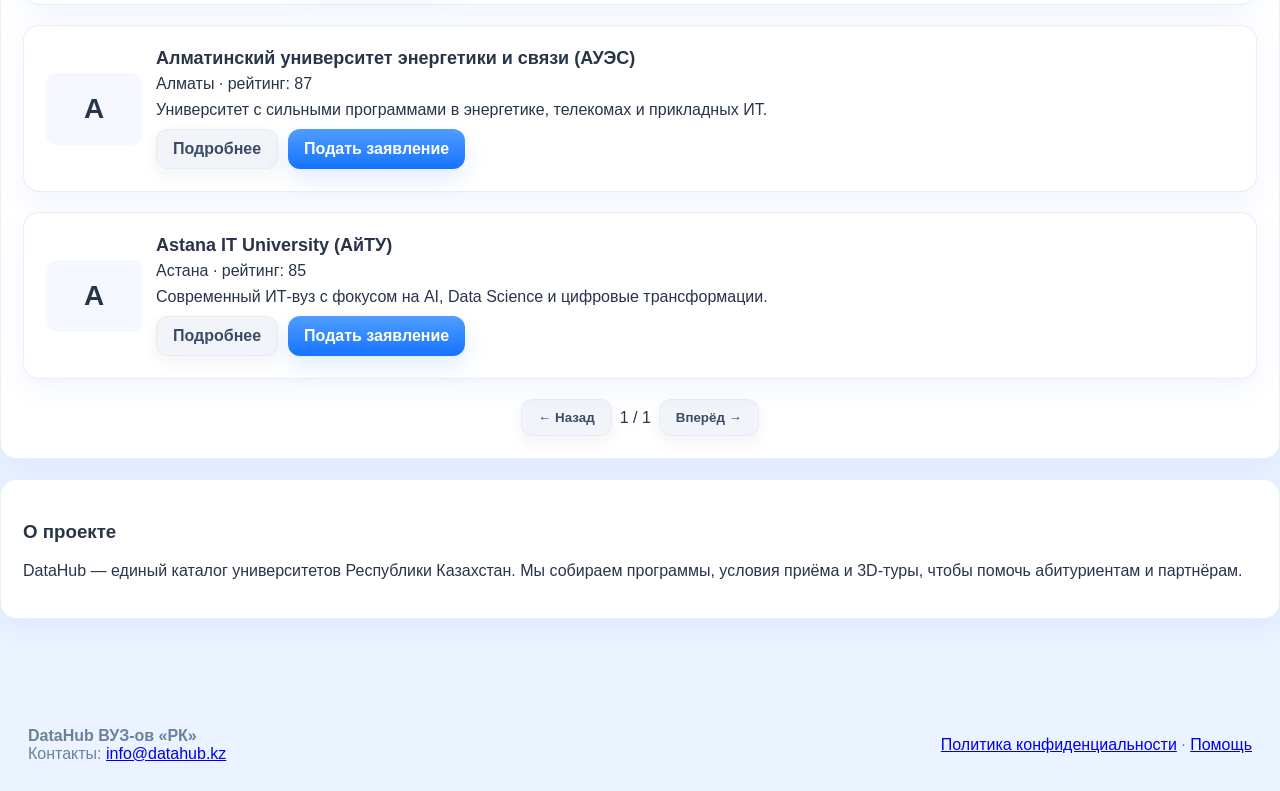
==== commit a0b2bd31: "3 upgrade" ====
--- a/frontend/index.html
+++ b/frontend/index.html
@@ -130,12 +130,12 @@
               <option value="">Все регионы</option>
               <option value="almaty">Алматы</option>
               <option value="nursultan">Нур-Султан</option>
+              <option value="astana">Астана</option>
+              <option value="shymkent">Шымкент</option>
             </select>
             <button type="submit" class="btn primary">Поиск</button>
             <button type="button" id="btnAdvanced" class="btn ghost">Расширенный поиск</button>
           </form>
-
-          
 
         </div>
 
@@ -203,6 +203,55 @@
 
   <!-- общий скрипт (внешний) -->
   <script src="assets/js/app.js" defer></script>
+
+  <!-- ========== ЛОКАЛЬНЫЙ DATAHUB FALLBACK + ИНТЕГРИРОВАННАЯ ЛОГИКА ========== -->
+  <script>
+  /**
+   * Если глобальный объект DataHub отсутствует (в разработке / без бэкенда),
+   * создаём локальный DataHub с простыми методами:
+   *  - fetchUniversities() -> загружает assets/data/universities.json
+   *  - fetchUniversityById(id) -> возвращает объект университета
+   *  - escapeHtml(s) -> безопасный вывод
+   */
+  (function(){
+    if (!window.DataHub) {
+      window.DataHub = {
+        async fetchUniversities(opts) {
+          // opts можно игнорировать — но поддержим { q, region } при необходимости
+          try {
+            const resp = await fetch('assets/data/universities.json');
+            if (!resp.ok) throw new Error('failed to load universities.json');
+            const j = await resp.json();
+            return j.universities || [];
+          } catch (e) {
+            console.warn('DataHub fallback: cannot load universities.json', e);
+            throw e;
+          }
+        },
+        async fetchUniversityById(id) {
+          try {
+            const resp = await fetch('assets/data/universities.json');
+            if (!resp.ok) throw new Error('failed to load universities.json');
+            const j = await resp.json();
+            const arr = j.universities || [];
+            return arr.find(u => String(u.id).toLowerCase() === String(id).toLowerCase()) || null;
+          } catch (e) {
+            console.warn('DataHub.fetchUniversityById fallback error', e);
+            return null;
+          }
+        },
+        escapeHtml(s) {
+          return String(s || '').replace(/&/g,'&amp;').replace(/</g,'&lt;').replace(/>/g,'&gt;').replace(/"/g,'&quot;');
+        }
+      };
+    } else {
+      // если DataHub есть, но нет escapeHtml — добавим полезный метод
+      if (!DataHub.escapeHtml) {
+        DataHub.escapeHtml = s => String(s || '').replace(/&/g,'&amp;').replace(/</g,'&lt;').replace(/>/g,'&gt;').replace(/"/g,'&quot;');
+      }
+    }
+  })();
+  </script>
 
   <!-- ЗАМЕНИТЕ СТАРЫЙ БЛОК ЛОКАЛЬНОЙ ЛОГИКИ НА ЭТОТ -->
   <script>
@@ -228,26 +277,27 @@
     let page = 1;
     const PER_PAGE = 6;
 
-     // маппинг значений селекта регионов (внизу — к нормализованной форме, в которой хранятся города)
+    // маппинг значений селекта регионов (внизу — к нормализованной форме, в которой хранятся города)
     const regionMap = {
       "almaty": "алматы",
-      "almatyq": "алматы",
-      "almaty (алматы)": "алматы",
-      "almaty_city": "алматы",
       "nursultan": "астана",
       "nur-sultan": "астана",
       "astana": "астана",
-      "astana_city": "астана",
-      "shymkent": "шыМКент".toLowerCase(), // пример: можете расширить карту
+      "shymkent": "шымкент",
       "": ""
     };
+
     // --- Helpers: normalisation / acronym building ---
-    const norm = (s = '') => String(s).toLowerCase()
-      .normalize ? String(s).toLowerCase().normalize('NFD').replace(/[\u0300-\u036f]/g, '') : String(s).toLowerCase();
+    const norm = (s = '') => {
+      try {
+        return String(s).toLowerCase().normalize('NFD').replace(/[\u0300-\u036f]/g, '');
+      } catch (e) {
+        return String(s).toLowerCase();
+      }
+    };
 
     function buildAcronym(name) {
       if (!name) return '';
-      // берём первые буквы слов (латиница или кириллица)
       return name.split(/[\s\-\–_()]+/).map(w => w.trim()).filter(Boolean).map(w => w[0]?.toUpperCase()||'').join('');
     }
 
@@ -262,9 +312,7 @@
       if (Array.isArray(u.partners)) {
         parts.push(u.partners.map(p => p.partner_name || '').join(' '));
       }
-      // дополнительные алиасы: если в данных есть alias/aliases
       if (u.aliases) parts.push(Array.isArray(u.aliases) ? u.aliases.join(' ') : (''+u.aliases));
-      // компактные варианты без пробелов
       const joined = parts.join(' ');
       const flat = joined.replace(/\s+/g,'');
       const acronym = buildAcronym(u.name || '');
@@ -272,7 +320,7 @@
         raw: joined,
         norm: norm(joined),
         flat: norm(flat),
-        acronym: norm(acronym)
+        acronym: (acronym || '').toUpperCase()
       };
     }
 
@@ -344,26 +392,26 @@
 
       const results = allList.filter(item => {
         const idx = item._searchIdx; // ранее добавленный индекс
-        // region filter: если указан, должен присутствовать в поле city или region
         if (rnorm) {
-          const cityOk = idx.norm.includes(rnorm) || (item.city && norm(item.city).includes(rnorm));
+          const cityOk = (item.city && norm(item.city).includes(rnorm)) || (idx && idx.norm.includes(rnorm));
           if (!cityOk) return false;
         }
         if (!qnorm) return true; // только фильтр по региону
 
-        // три основных способа совпадения:
         // 1) полное включение нормализованной строки
-        if (idx.norm.includes(qnorm)) return true;
-        // 2) включение в "flat" (без пробелов) позволяет находить аббревиатуры/склеенные запросы
-        if (idx.flat.includes(qnorm.replace(/\s+/g,''))) return true;
-        // 3) акроним (инициалы) совпадают или содержат
-        if (idx.acronym && idx.acronym.includes(qnorm.toUpperCase())) return true;
-        // 4) частичная проверка токенов (начинается с)
-        const tokens = idx.norm.split(/\s+/);
-        for (let t of tokens) {
-          if (t.startsWith(qnorm)) return true;
+        if (idx && idx.norm.includes(qnorm)) return true;
+        // 2) flat (без пробелов)
+        if (idx && idx.flat.includes(qnorm.replace(/\s+/g,''))) return true;
+        // 3) acronym
+        if (idx && idx.acronym && idx.acronym.includes(qnorm.toUpperCase())) return true;
+        // 4) частичное совпадение по токенам
+        if (idx) {
+          const tokens = idx.norm.split(/\s+/);
+          for (let t of tokens) {
+            if (t.startsWith(qnorm)) return true;
+          }
         }
-        // 5) совпадение по id
+        // 5) id match
         if ((item.id || '').toLowerCase().includes(qnorm)) return true;
 
         return false;
@@ -375,9 +423,11 @@
     // загрузка initial + индексирование
     async function loadInitial() {
       try {
+        // сначала попробуем DataHub.fetchUniversities (внешний модуль), иначе fallback внутри DataHub уже настроен
         allList = await DataHub.fetchUniversities();
+        if (!Array.isArray(allList)) allList = [];
         // ensure each has id and name
-        allList = allList.map(u => Object.assign({ id: u.id || (u.name||'').toLowerCase().replace(/\s+/g,''), name: u.name || '—' }, u));
+        allList = allList.map(u => Object.assign({ id: (u.id || (u.name||'').toLowerCase().replace(/\s+/g,'')), name: u.name || '—' }, u));
         // build _searchIdx for each
         allList.forEach(u => { u._searchIdx = buildSearchIndex(u); });
         currentList = allList.slice();
@@ -392,29 +442,25 @@
     }
 
     // perform search triggered by UI; q empty => show all
-      // perform search triggered by UI; q empty => show all
-  function doLocalSearch() {
-    const q = (searchQ.value || '').trim();
-    let region = (filterRegion.value || '').trim();
-
-    // Нормализация: привести region к нижнему регистру и сопоставить с картой
-    const rkey = (region || '').toString().toLowerCase().replace(/\s+/g, '');
-    // если в map есть ключ — возьмём его value; иначе будем использовать нормализованный ввод
-    const mapped = regionMap[rkey];
-    if (mapped !== undefined) {
-      region = mapped; // уже в нормализованной кириллической форме (например "алматы" или "астана")
-    } else {
-      // если нет в мапе, попробуем привести ввод к кириллической норме через norm()
-      region = norm(region);
-    }
-
-    const results = filterUniversities(q, region);
-    currentList = results;
-    page = 1;
-    renderGrid(currentList);
-    renderPopular(results);
-  }
-
+    function doLocalSearch() {
+      const q = (searchQ.value || '').trim();
+      let region = (filterRegion.value || '').trim();
+
+      // Нормализация: привести region к нижнему регистру и сопоставить с картой
+      const rkey = (region || '').toString().toLowerCase().replace(/\s+/g, '');
+      const mapped = regionMap[rkey];
+      if (mapped !== undefined) {
+        region = mapped;
+      } else {
+        region = norm(region);
+      }
+
+      const results = filterUniversities(q, region);
+      currentList = results;
+      page = 1;
+      renderGrid(currentList);
+      renderPopular(results);
+    }
 
     // events
     if (searchForm) {
